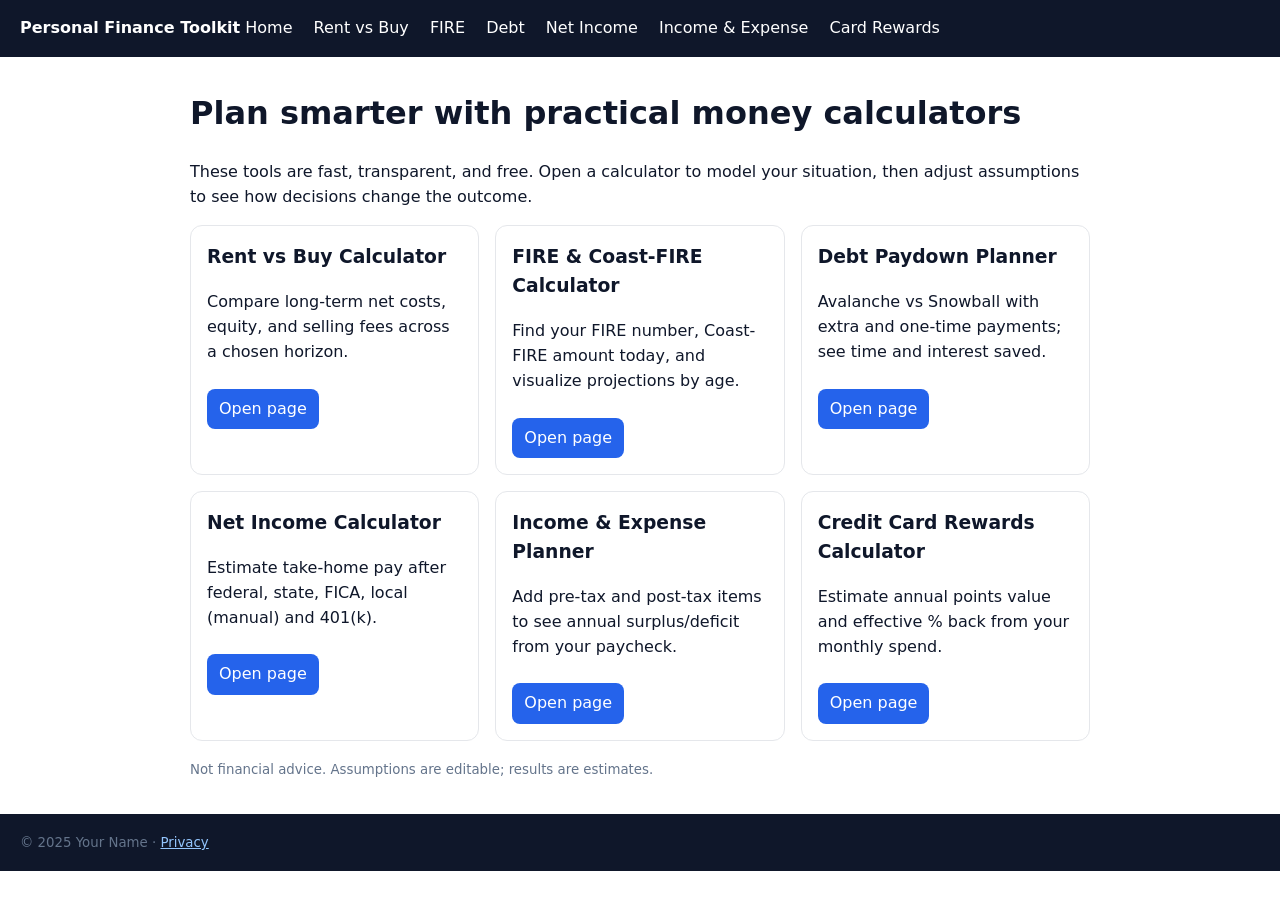
==== index.html @ 17a291b6 "First" ====
<!doctype html>
<html lang="en">
<head>
  <meta charset="utf-8" />
  <title>Personal Finance Toolkit – Calculators & Dashboards (2025)</title>
  <meta name="description" content="Free personal finance calculators: FIRE & Coast-FIRE, Rent vs Buy, Net Income after tax, Debt Snowball/Avalanche, Income & Expense Planner, Credit Card Rewards." />
  <meta name="viewport" content="width=device-width, initial-scale=1" />
  <link rel="canonical" href="https://Lucas-Dia-99.github.io/personal-finance-site/" />
  <meta property="og:title" content="Personal Finance Toolkit" />
  <meta property="og:description" content="Run scenarios in minutes with free, practical calculators." />
  <meta property="og:type" content="website" />
  <style>
    body {font-family: system-ui, -apple-system, Segoe UI, Roboto, Arial, sans-serif; line-height:1.55; margin:0; color:#0f172a;}
    header, footer {background:#0f172a; color:#fff; padding:1rem 1.25rem;}
    main {max-width: 900px; margin: 2rem auto; padding: 0 1rem;}
    .grid {display:grid; grid-template-columns: repeat(auto-fit, minmax(260px, 1fr)); gap: 1rem;}
    .card {border:1px solid #e5e7eb; border-radius:12px; padding:1rem;}
    .card h3 {margin-top:0;}
    .btn {display:inline-block; margin-top:.5rem; background:#2563eb; color:#fff; padding:.5rem .75rem; border-radius:8px; text-decoration:none;}
    nav a {color:#fff; margin-right:1rem; text-decoration:none;}
    small, .muted {color:#64748b;}
  </style>
  <script type="application/ld+json">
  {
    "@context":"https://schema.org",
    "@type":"WebSite",
    "name":"Personal Finance Toolkit",
    "url":"https://Lucas-Dia-99.github.io/personal-finance-site/",
    "potentialAction":{
      "@type":"SearchAction",
      "target":"https://Lucas-Dia-99.github.io/personal-finance-site/?q={search_term_string}",
      "query-input":"required name=search_term_string"
    }
  }
  </script>
</head>
<body>
  <header>
    <nav>
      <strong>Personal Finance Toolkit</strong>
      <a href="/">Home</a>
      <a href="calculators/rent-vs-buy.html">Rent vs Buy</a>
      <a href="calculators/fire-coast-fire-calculator.html">FIRE</a>
      <a href="calculators/debt-snowball-avalanche.html">Debt</a>
      <a href="calculators/net-income-calculator.html">Net Income</a>
      <a href="calculators/income-expense-planner.html">Income & Expense</a>
      <a href="calculators/credit-card-rewards-calculator.html">Card Rewards</a>
    </nav>
  </header>

  <main>
    <h1>Plan smarter with practical money calculators</h1>
    <p>These tools are fast, transparent, and free. Open a calculator to model your situation, then adjust assumptions to see how decisions change the outcome.</p>

    <section class="grid" aria-label="Calculators">
      <article class="card">
        <h3>Rent vs Buy Calculator</h3>
        <p>Compare long-term net costs, equity, and selling fees across a chosen horizon.</p>
        <a class="btn" href="calculators/rent-vs-buy.html">Open page</a>
      </article>
      <article class="card">
        <h3>FIRE & Coast-FIRE Calculator</h3>
        <p>Find your FIRE number, Coast-FIRE amount today, and visualize projections by age.</p>
        <a class="btn" href="calculators/fire-coast-fire-calculator.html">Open page</a>
      </article>
      <article class="card">
        <h3>Debt Paydown Planner</h3>
        <p>Avalanche vs Snowball with extra and one-time payments; see time and interest saved.</p>
        <a class="btn" href="calculators/debt-snowball-avalanche.html">Open page</a>
      </article>
      <article class="card">
        <h3>Net Income Calculator</h3>
        <p>Estimate take-home pay after federal, state, FICA, local (manual) and 401(k).</p>
        <a class="btn" href="calculators/net-income-calculator.html">Open page</a>
      </article>
      <article class="card">
        <h3>Income & Expense Planner</h3>
        <p>Add pre-tax and post-tax items to see annual surplus/deficit from your paycheck.</p>
        <a class="btn" href="calculators/income-expense-planner.html">Open page</a>
      </article>
      <article class="card">
        <h3>Credit Card Rewards Calculator</h3>
        <p>Estimate annual points value and effective % back from your monthly spend.</p>
        <a class="btn" href="calculators/credit-card-rewards-calculator.html">Open page</a>
      </article>
    </section>

    <p class="muted"><small>Not financial advice. Assumptions are editable; results are estimates.</small></p>
  </main>

  <footer>
    <small>© 2025 Your Name · <a style="color:#93c5fd" href="privacy.html">Privacy</a></small>
  </footer>
</body>
</html>
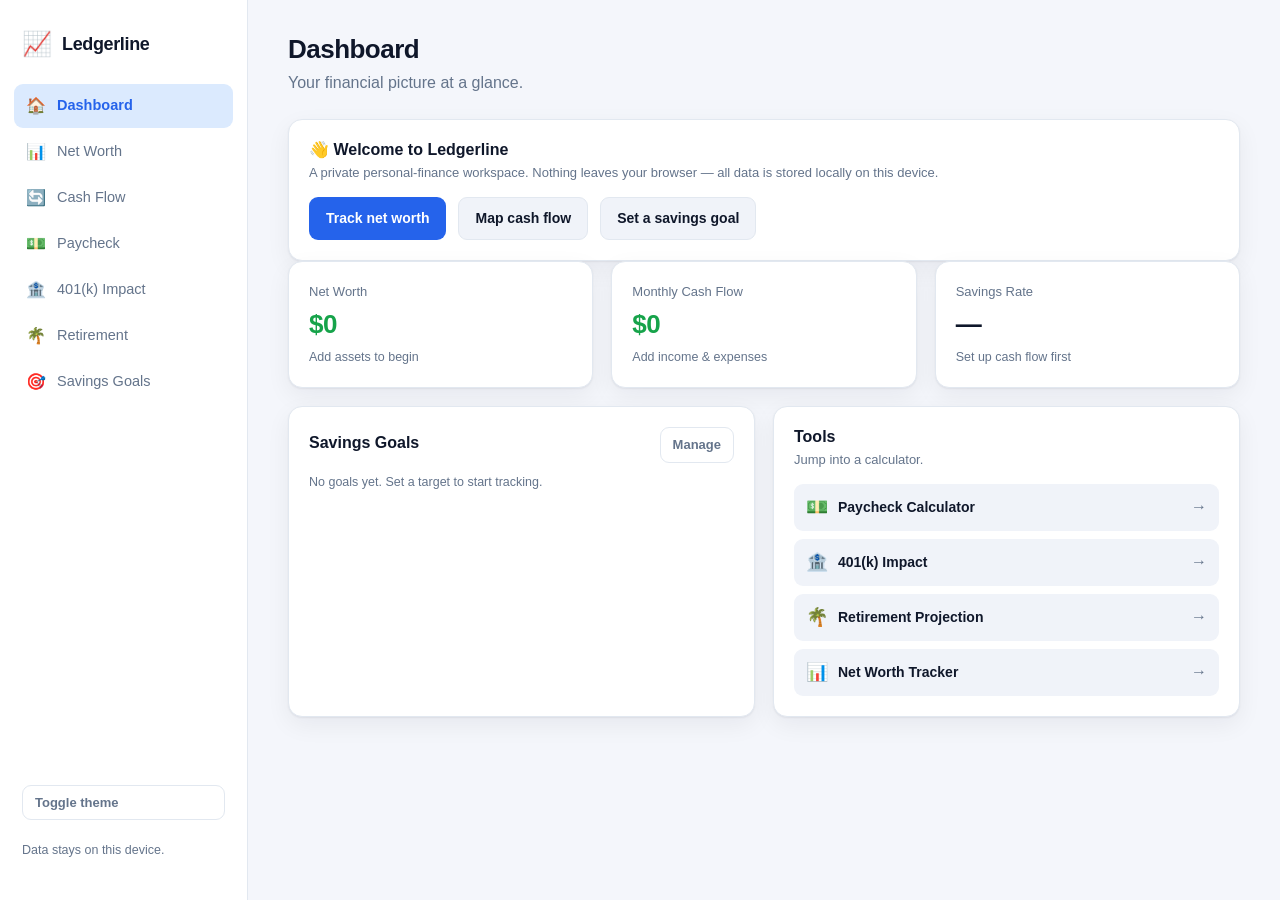
==== commit 9f9701ba: "Build Ledgerline personal finance dashboard Framework-free static site (vanilla HTML/CSS/ES modules," ====
--- a/index.html
+++ b/index.html
@@ -1,95 +1,32 @@
-<!doctype html>
+<!DOCTYPE html>
 <html lang="en">
 <head>
-  <meta charset="utf-8" />
-  <title>Personal Finance Toolkit – Calculators & Dashboards (2025)</title>
-  <meta name="description" content="Free personal finance calculators: FIRE & Coast-FIRE, Rent vs Buy, Net Income after tax, Debt Snowball/Avalanche, Income & Expense Planner, Credit Card Rewards." />
-  <meta name="viewport" content="width=device-width, initial-scale=1" />
-  <link rel="canonical" href="https://Lucas-Dia-99.github.io/personal-finance-site/" />
-  <meta property="og:title" content="Personal Finance Toolkit" />
-  <meta property="og:description" content="Run scenarios in minutes with free, practical calculators." />
-  <meta property="og:type" content="website" />
-  <style>
-    body {font-family: system-ui, -apple-system, Segoe UI, Roboto, Arial, sans-serif; line-height:1.55; margin:0; color:#0f172a;}
-    header, footer {background:#0f172a; color:#fff; padding:1rem 1.25rem;}
-    main {max-width: 900px; margin: 2rem auto; padding: 0 1rem;}
-    .grid {display:grid; grid-template-columns: repeat(auto-fit, minmax(260px, 1fr)); gap: 1rem;}
-    .card {border:1px solid #e5e7eb; border-radius:12px; padding:1rem;}
-    .card h3 {margin-top:0;}
-    .btn {display:inline-block; margin-top:.5rem; background:#2563eb; color:#fff; padding:.5rem .75rem; border-radius:8px; text-decoration:none;}
-    nav a {color:#fff; margin-right:1rem; text-decoration:none;}
-    small, .muted {color:#64748b;}
-  </style>
-  <script type="application/ld+json">
-  {
-    "@context":"https://schema.org",
-    "@type":"WebSite",
-    "name":"Personal Finance Toolkit",
-    "url":"https://Lucas-Dia-99.github.io/personal-finance-site/",
-    "potentialAction":{
-      "@type":"SearchAction",
-      "target":"https://Lucas-Dia-99.github.io/personal-finance-site/?q={search_term_string}",
-      "query-input":"required name=search_term_string"
-    }
-  }
-  </script>
+  <meta charset="UTF-8">
+  <meta name="viewport" content="width=device-width, initial-scale=1.0">
+  <title>Ledgerline — Personal Finance</title>
+  <meta name="description" content="A private, offline-first personal finance dashboard: net worth, paycheck, retirement, cash flow, 401(k) and savings goals.">
+  <link rel="icon" href="data:image/svg+xml,<svg xmlns='http://www.w3.org/2000/svg' viewBox='0 0 100 100'><text y='.9em' font-size='90'>📈</text></svg>">
+  <link rel="stylesheet" href="css/styles.css">
 </head>
 <body>
-  <header>
-    <nav>
-      <strong>Personal Finance Toolkit</strong>
-      <a href="/">Home</a>
-      <a href="calculators/rent-vs-buy.html">Rent vs Buy</a>
-      <a href="calculators/fire-coast-fire-calculator.html">FIRE</a>
-      <a href="calculators/debt-snowball-avalanche.html">Debt</a>
-      <a href="calculators/net-income-calculator.html">Net Income</a>
-      <a href="calculators/income-expense-planner.html">Income & Expense</a>
-      <a href="calculators/credit-card-rewards-calculator.html">Card Rewards</a>
-    </nav>
-  </header>
-
-  <main>
-    <h1>Plan smarter with practical money calculators</h1>
-    <p>These tools are fast, transparent, and free. Open a calculator to model your situation, then adjust assumptions to see how decisions change the outcome.</p>
-
-    <section class="grid" aria-label="Calculators">
-      <article class="card">
-        <h3>Rent vs Buy Calculator</h3>
-        <p>Compare long-term net costs, equity, and selling fees across a chosen horizon.</p>
-        <a class="btn" href="calculators/rent-vs-buy.html">Open page</a>
-      </article>
-      <article class="card">
-        <h3>FIRE & Coast-FIRE Calculator</h3>
-        <p>Find your FIRE number, Coast-FIRE amount today, and visualize projections by age.</p>
-        <a class="btn" href="calculators/fire-coast-fire-calculator.html">Open page</a>
-      </article>
-      <article class="card">
-        <h3>Debt Paydown Planner</h3>
-        <p>Avalanche vs Snowball with extra and one-time payments; see time and interest saved.</p>
-        <a class="btn" href="calculators/debt-snowball-avalanche.html">Open page</a>
-      </article>
-      <article class="card">
-        <h3>Net Income Calculator</h3>
-        <p>Estimate take-home pay after federal, state, FICA, local (manual) and 401(k).</p>
-        <a class="btn" href="calculators/net-income-calculator.html">Open page</a>
-      </article>
-      <article class="card">
-        <h3>Income & Expense Planner</h3>
-        <p>Add pre-tax and post-tax items to see annual surplus/deficit from your paycheck.</p>
-        <a class="btn" href="calculators/income-expense-planner.html">Open page</a>
-      </article>
-      <article class="card">
-        <h3>Credit Card Rewards Calculator</h3>
-        <p>Estimate annual points value and effective % back from your monthly spend.</p>
-        <a class="btn" href="calculators/credit-card-rewards-calculator.html">Open page</a>
-      </article>
-    </section>
-
-    <p class="muted"><small>Not financial advice. Assumptions are editable; results are estimates.</small></p>
-  </main>
-
-  <footer>
-    <small>© 2025 Your Name · <a style="color:#93c5fd" href="privacy.html">Privacy</a></small>
-  </footer>
+  <div class="app">
+    <aside class="sidebar" id="sidebar">
+      <div class="brand">
+        <span class="brand-mark">📈</span>
+        <span class="brand-name">Ledgerline</span>
+      </div>
+      <nav class="nav" id="nav" aria-label="Primary"></nav>
+      <div class="sidebar-foot">
+        <button class="btn btn-ghost btn-sm" id="themeToggle" type="button">Toggle theme</button>
+        <p class="muted small">Data stays on this device.</p>
+      </div>
+    </aside>
+    <header class="topbar">
+      <button class="icon-btn" id="menuToggle" type="button" aria-label="Menu">☰</button>
+      <span class="brand-name">Ledgerline</span>
+    </header>
+    <main class="view" id="view" tabindex="-1"></main>
+  </div>
+  <script type="module" src="js/app.js"></script>
 </body>
 </html>
--- a/css/styles.css
+++ b/css/styles.css
@@ -0,0 +1,215 @@
+/* Ledgerline — design system */
+:root {
+  --bg: #f4f6fb;
+  --surface: #ffffff;
+  --surface-2: #f0f3f9;
+  --border: #e2e8f0;
+  --text: #0f172a;
+  --muted: #64748b;
+  --primary: #2563eb;
+  --primary-weak: #dbeafe;
+  --positive: #16a34a;
+  --positive-weak: #dcfce7;
+  --negative: #dc2626;
+  --negative-weak: #fee2e2;
+  --warn: #d97706;
+  --accent: #7c3aed;
+  --shadow: 0 1px 2px rgba(15, 23, 42, .06), 0 8px 24px rgba(15, 23, 42, .06);
+  --radius: 14px;
+  --radius-sm: 9px;
+  --sidebar-w: 248px;
+}
+[data-theme="dark"] {
+  --bg: #0b1120;
+  --surface: #111a2e;
+  --surface-2: #0e1729;
+  --border: #243049;
+  --text: #e7ecf6;
+  --muted: #93a1bd;
+  --primary: #60a5fa;
+  --primary-weak: #17284a;
+  --positive: #4ade80;
+  --positive-weak: #14321f;
+  --negative: #f87171;
+  --negative-weak: #3a1717;
+  --warn: #fbbf24;
+  --accent: #a78bfa;
+  --shadow: 0 1px 2px rgba(0, 0, 0, .4), 0 12px 30px rgba(0, 0, 0, .35);
+}
+
+* { box-sizing: border-box; }
+html, body { margin: 0; padding: 0; }
+body {
+  font-family: -apple-system, BlinkMacSystemFont, "Segoe UI", Roboto, Helvetica, Arial, sans-serif;
+  background: var(--bg);
+  color: var(--text);
+  line-height: 1.5;
+  -webkit-font-smoothing: antialiased;
+}
+h1, h2, h3 { line-height: 1.2; margin: 0; }
+a { color: var(--primary); }
+
+.app { display: grid; grid-template-columns: var(--sidebar-w) 1fr; min-height: 100vh; }
+
+/* Sidebar */
+.sidebar {
+  grid-row: 1 / -1;
+  background: var(--surface);
+  border-right: 1px solid var(--border);
+  display: flex;
+  flex-direction: column;
+  padding: 20px 14px;
+  gap: 8px;
+  position: sticky;
+  top: 0;
+  height: 100vh;
+}
+.brand { display: flex; align-items: center; gap: 10px; padding: 6px 8px 14px; }
+.brand-mark { font-size: 24px; }
+.brand-name { font-weight: 700; font-size: 18px; letter-spacing: -.02em; }
+.nav { display: flex; flex-direction: column; gap: 2px; flex: 1; }
+.nav a {
+  display: flex; align-items: center; gap: 11px;
+  padding: 10px 12px; border-radius: var(--radius-sm);
+  color: var(--muted); text-decoration: none; font-weight: 500; font-size: 14.5px;
+}
+.nav a:hover { background: var(--surface-2); color: var(--text); }
+.nav a.active { background: var(--primary-weak); color: var(--primary); font-weight: 600; }
+.nav .nav-ico { width: 20px; text-align: center; font-size: 16px; }
+.sidebar-foot { display: flex; flex-direction: column; gap: 8px; padding: 8px; }
+
+.topbar { display: none; }
+
+/* View */
+.view { padding: 34px 40px 64px; max-width: 1100px; width: 100%; }
+.view:focus { outline: none; }
+.page-head { margin-bottom: 24px; }
+.page-head h1 { font-size: 26px; letter-spacing: -.02em; }
+.page-head p { color: var(--muted); margin: 6px 0 0; }
+
+/* Layout helpers */
+.grid { display: grid; gap: 18px; }
+.grid-2 { grid-template-columns: repeat(2, 1fr); }
+.grid-3 { grid-template-columns: repeat(3, 1fr); }
+.grid-4 { grid-template-columns: repeat(4, 1fr); }
+.row { display: flex; gap: 12px; flex-wrap: wrap; align-items: center; }
+.spread { display: flex; justify-content: space-between; align-items: center; gap: 12px; }
+.stack { display: flex; flex-direction: column; gap: 16px; }
+
+/* Cards */
+.card {
+  background: var(--surface);
+  border: 1px solid var(--border);
+  border-radius: var(--radius);
+  padding: 20px;
+  box-shadow: var(--shadow);
+}
+.card h2 { font-size: 16px; margin-bottom: 4px; }
+.card h3 { font-size: 14px; }
+.card-sub { color: var(--muted); font-size: 13px; margin: 0 0 14px; }
+
+/* Stat tiles */
+.stat { display: flex; flex-direction: column; gap: 4px; }
+.stat .label { color: var(--muted); font-size: 13px; font-weight: 500; }
+.stat .value { font-size: 26px; font-weight: 700; letter-spacing: -.02em; }
+.stat .value.sm { font-size: 20px; }
+.stat .sub { font-size: 12.5px; color: var(--muted); }
+.pos { color: var(--positive); }
+.neg { color: var(--negative); }
+.pill { display: inline-flex; align-items: center; gap: 5px; padding: 2px 9px; border-radius: 999px; font-size: 12px; font-weight: 600; }
+.pill.pos { background: var(--positive-weak); }
+.pill.neg { background: var(--negative-weak); }
+.pill.warn { background: var(--negative-weak); color: var(--warn); }
+
+/* Forms */
+.field { display: flex; flex-direction: column; gap: 6px; }
+.field label { font-size: 13px; font-weight: 600; color: var(--muted); }
+.field .hint { font-size: 12px; color: var(--muted); font-weight: 400; }
+input, select {
+  font: inherit; color: var(--text);
+  background: var(--surface);
+  border: 1px solid var(--border);
+  border-radius: var(--radius-sm);
+  padding: 10px 12px;
+  width: 100%;
+}
+input:focus, select:focus { outline: 2px solid var(--primary); outline-offset: -1px; border-color: var(--primary); }
+.input-prefix { position: relative; }
+.input-prefix > span { position: absolute; left: 12px; top: 50%; transform: translateY(-50%); color: var(--muted); pointer-events: none; }
+.input-prefix input { padding-left: 26px; }
+.input-suffix > span { position: absolute; right: 12px; top: 50%; transform: translateY(-50%); color: var(--muted); pointer-events: none; }
+.form-grid { display: grid; grid-template-columns: repeat(2, 1fr); gap: 16px; }
+
+/* Buttons */
+.btn {
+  font: inherit; font-weight: 600; font-size: 14px;
+  border: 1px solid transparent; border-radius: var(--radius-sm);
+  padding: 10px 16px; cursor: pointer; background: var(--primary); color: #fff;
+  display: inline-flex; align-items: center; gap: 7px;
+}
+.btn:hover { filter: brightness(1.05); }
+.btn-sm { padding: 7px 12px; font-size: 13px; }
+.btn-secondary { background: var(--surface-2); color: var(--text); border-color: var(--border); }
+.btn-ghost { background: transparent; color: var(--muted); border-color: var(--border); }
+.btn-danger { background: transparent; color: var(--negative); border-color: var(--border); }
+.btn-danger:hover { background: var(--negative-weak); }
+.icon-btn { background: none; border: none; font-size: 22px; cursor: pointer; color: var(--text); }
+
+/* Tables / lists */
+.list { display: flex; flex-direction: column; gap: 8px; }
+.line-item {
+  display: grid; grid-template-columns: 1fr auto auto; align-items: center; gap: 10px;
+  padding: 10px 12px; background: var(--surface-2); border-radius: var(--radius-sm);
+}
+.line-item .li-name { font-weight: 600; font-size: 14px; }
+.line-item .li-meta { font-size: 12px; color: var(--muted); }
+.line-item .li-amount { font-variant-numeric: tabular-nums; font-weight: 600; }
+.del-btn { background: none; border: none; cursor: pointer; color: var(--muted); font-size: 16px; line-height: 1; padding: 4px; }
+.del-btn:hover { color: var(--negative); }
+
+table.data { width: 100%; border-collapse: collapse; font-size: 14px; }
+table.data th, table.data td { text-align: right; padding: 9px 8px; border-bottom: 1px solid var(--border); font-variant-numeric: tabular-nums; }
+table.data th:first-child, table.data td:first-child { text-align: left; }
+table.data th { color: var(--muted); font-weight: 600; font-size: 12.5px; }
+table.data tr.total td { font-weight: 700; border-top: 2px solid var(--border); border-bottom: none; }
+
+/* Progress */
+.progress { height: 9px; border-radius: 999px; background: var(--surface-2); overflow: hidden; }
+.progress > span { display: block; height: 100%; background: var(--primary); border-radius: 999px; }
+.progress.good > span { background: var(--positive); }
+
+/* Misc */
+.muted { color: var(--muted); }
+.small { font-size: 12.5px; }
+.tag { display: inline-block; font-size: 11px; font-weight: 600; color: var(--muted); background: var(--surface-2); padding: 2px 8px; border-radius: 999px; }
+.divider { height: 1px; background: var(--border); margin: 8px 0; border: 0; }
+.empty { text-align: center; color: var(--muted); padding: 28px 12px; }
+.empty .big { font-size: 30px; margin-bottom: 8px; }
+.disclaimer { font-size: 12px; color: var(--muted); border-left: 3px solid var(--border); padding: 4px 0 4px 12px; margin-top: 16px; }
+.chart { width: 100%; height: auto; display: block; }
+.chart .axis { stroke: var(--border); }
+.chart .grid-line { stroke: var(--border); stroke-dasharray: 3 4; opacity: .6; }
+.chart .area { fill: var(--primary); opacity: .12; }
+.chart .line { stroke: var(--primary); stroke-width: 2.5; fill: none; }
+.chart .dot { fill: var(--surface); stroke: var(--primary); stroke-width: 2; }
+.chart .bar { fill: var(--primary); }
+.chart .lbl { fill: var(--muted); font-size: 11px; }
+.legend { display: flex; gap: 16px; flex-wrap: wrap; font-size: 12.5px; color: var(--muted); }
+.legend span::before { content: ""; display: inline-block; width: 10px; height: 10px; border-radius: 3px; margin-right: 6px; vertical-align: middle; }
+
+/* Responsive */
+@media (max-width: 860px) {
+  .app { grid-template-columns: 1fr; }
+  .sidebar {
+    position: fixed; z-index: 30; left: 0; top: 0; width: 80%; max-width: 300px;
+    transform: translateX(-100%); transition: transform .2s ease;
+  }
+  .sidebar.open { transform: translateX(0); }
+  .topbar {
+    display: flex; align-items: center; gap: 12px; padding: 12px 16px;
+    background: var(--surface); border-bottom: 1px solid var(--border); position: sticky; top: 0; z-index: 10;
+  }
+  .view { padding: 20px 16px 60px; }
+  .grid-2, .grid-3, .grid-4, .form-grid { grid-template-columns: 1fr; }
+  .grid-4 { grid-template-columns: repeat(2, 1fr); }
+}
